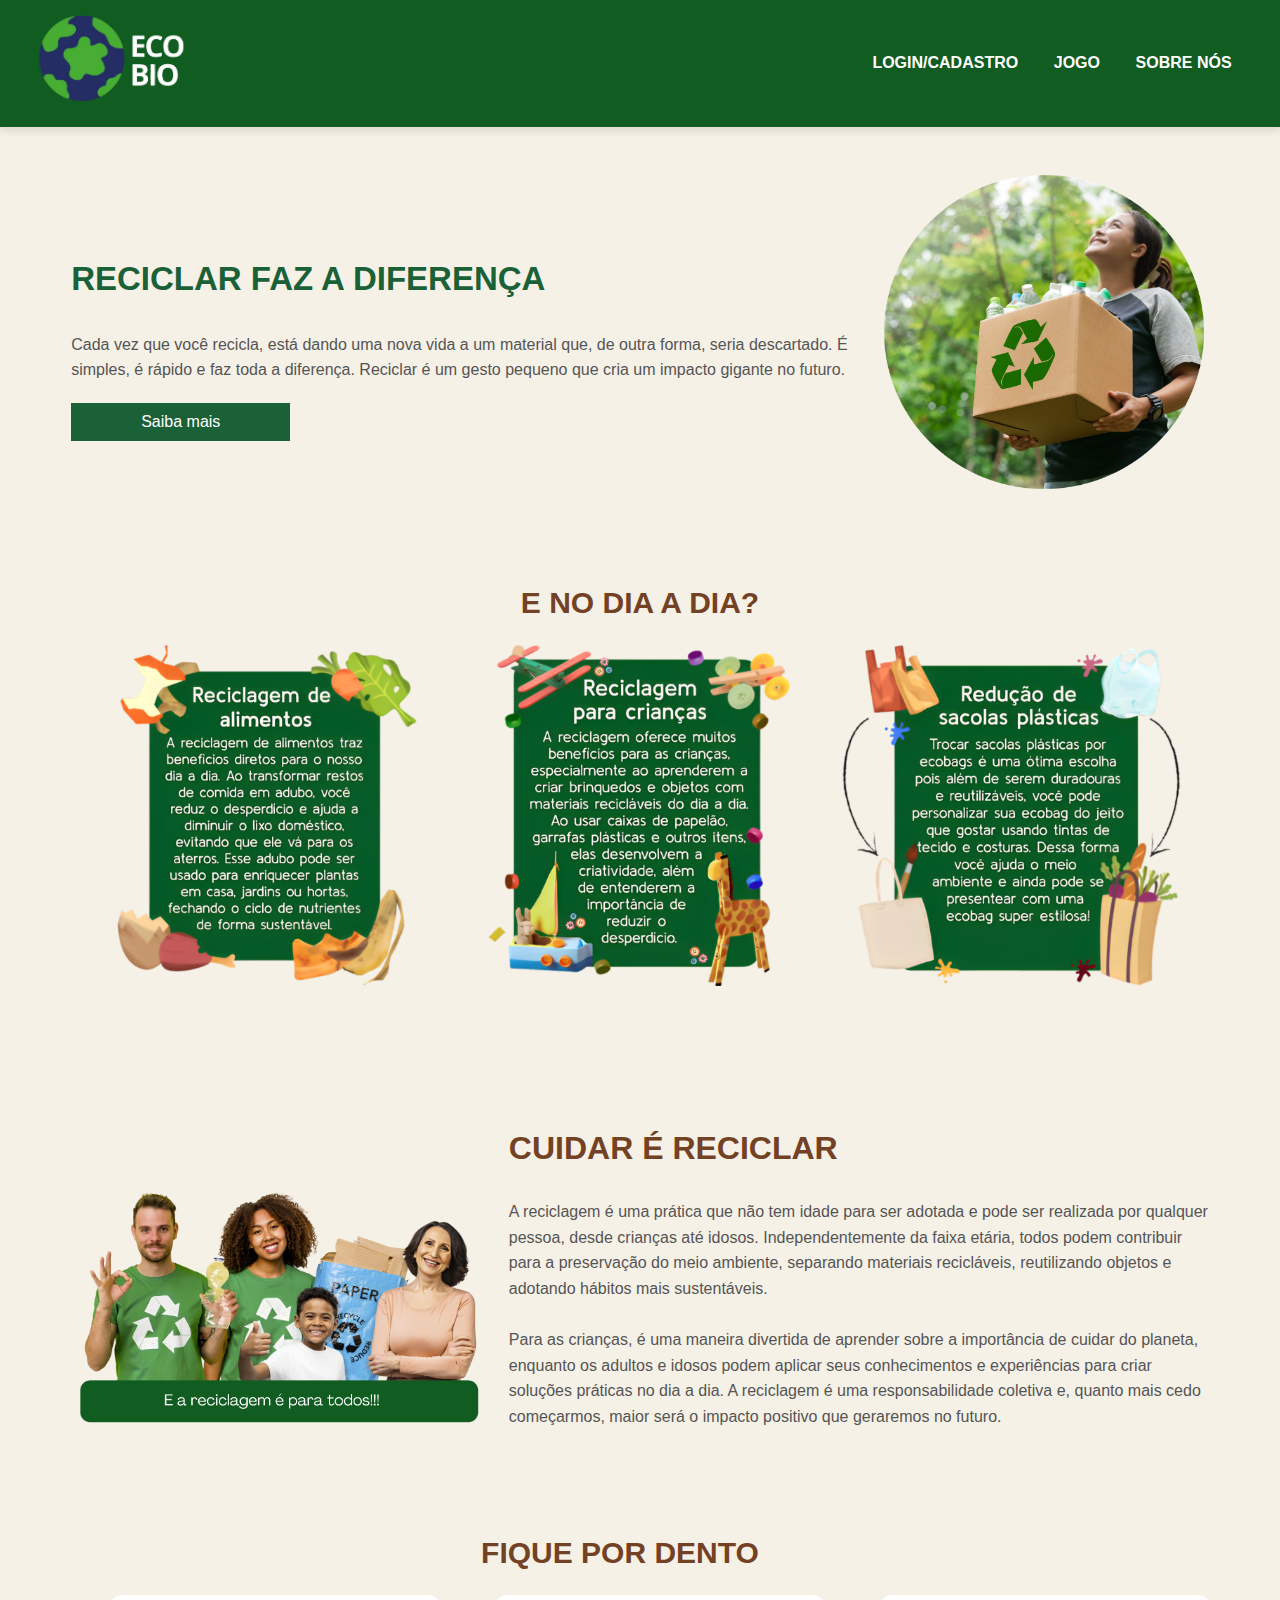
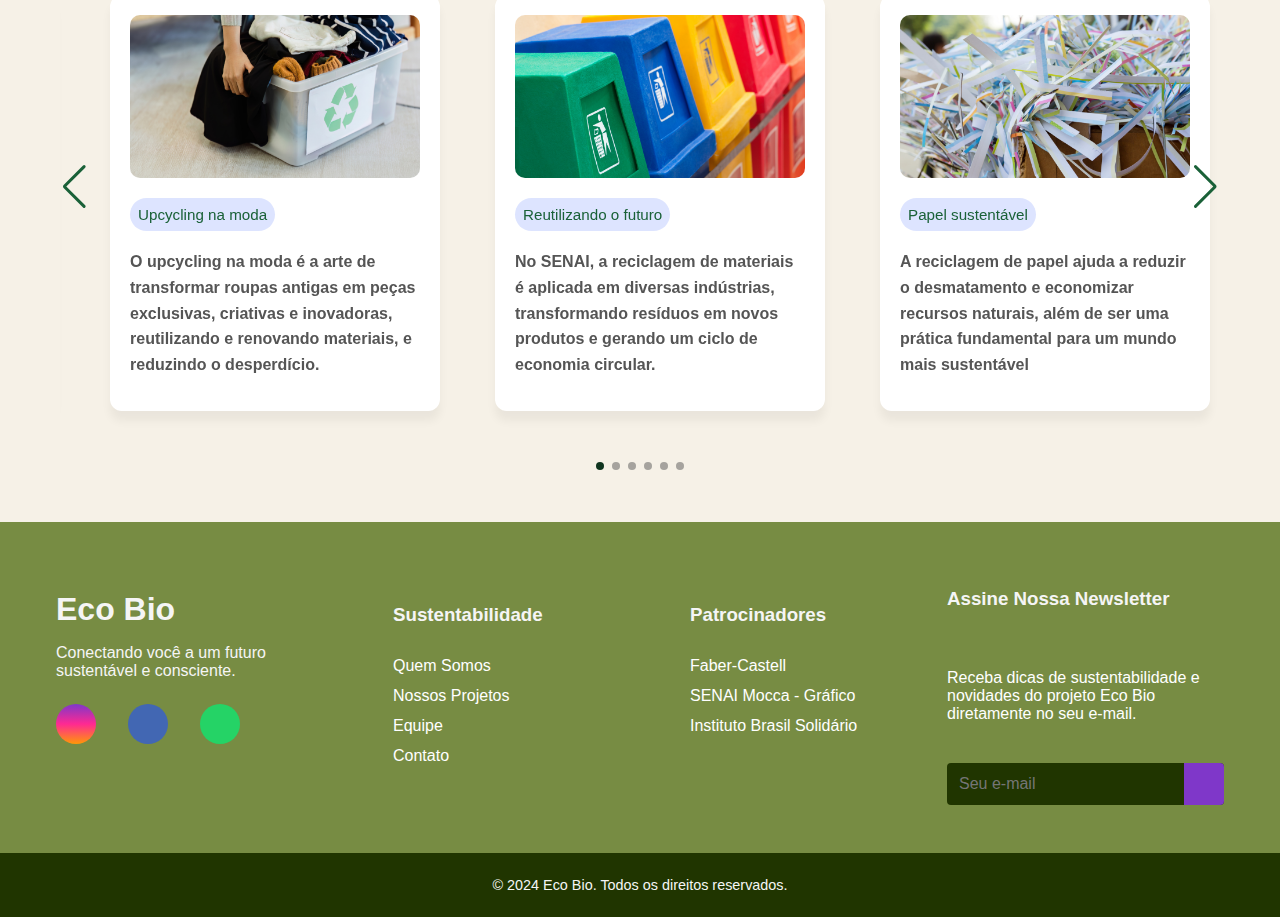
==== inicio.html @ f62766d9 "primeiro commit" ====
<!DOCTYPE html>
<html lang="pt-br">
<head>
    <meta charset="UTF-8">
    <meta name="viewport" content="width=device-width, initial-scale=1.0">
    <!--link do google fonts para os icones-->
    <link rel="stylesheet" href="https://fonts.googleapis.com/css2?family=Material+Symbols+Rounded:opsz,wght,FILL,GRAD@20..48,100..700,0..1,-50..200&icon_names=arrow_forward" />

    <!--link dos icones do insta face whats -->
    <link rel="stylesheet" href="https://cdnjs.cloudflare.com/ajax/libs/font-awesome/6.2.1/css/all.min.css" integrity="sha512-MV7K8+y+gLIBoVD59lQIYicR65iaqukzvf/nwasF0nqhPay5w/9lJmVM2hMDcnK1OnMGCdVK+iQrJ7lzPJQd1w==" crossorigin="anonymous" referrerpolicy="no-referrer" />

    <!--link do Swiper carrossel-->
    <link rel="stylesheet" href="https://cdn.jsdelivr.net/npm/swiper@11/swiper-bundle.min.css">

    <title>Eco Bio</title>
    <link rel="icon" type="image/x-icon" href="imagens/Logo.png">
    <link rel="stylesheet" href="inicio.css">
</head>
<body>
    <header>
        <div class="content">
            <a href="inicio.html" class="brand-name">
                <img src="imagens/logo-oficial.png" alt="Eco Bio" width="150" height="auto">
            </a>            
            <nav>
                <ul class="ul" id="menu">
                    <!-- Itens de navegação -->
                    <li><a href="pages/login-cadastro.html">LOGIN/CADASTRO</a></li>
                    <li><a href="index.html">JOGO</a></li>
                    <li><a href="pages/sobrenos.html">SOBRE NÓS</a></li>
                </ul>
            </nav>
        </div>
    </header>
       
    <main>
        <section class="topo-site">
            <div class="interface">
                <div class="flex">
                <div class="txt-topo-site">
                    <!-- Titulo principal -->
                    <h1>RECICLAR FAZ A DIFERENÇA</h1>
                    <!-- paragrafo sobre a importância da reciclagem -->
                    <p>Cada vez que você recicla, está dando uma nova vida a um material que, de outra forma, seria descartado. É simples, é rápido e faz toda a diferença. Reciclar é um gesto pequeno que cria um impacto gigante no futuro.</p>
                    <div class="btn-contato">
                        <!-- botao para a página sobre nos" -->
                        <a href="../pages/sobrenos.html">
                            <button>Saiba mais</button>
                        </a>
                    </div>
                </div>
                <div class="img-topo-site">
                    <!-- imagem ilustrativa relacionada à reciclagem -->
                    <img src="imagens/mulher-reciclagem.png" alt="Mulher segurando uma caixa com símbolo de reciclagem" class="img-fluid">
                </div>                
            </div>
        </div>

        <section class="especialidades">
            <h2 class="titulo">E NO DIA A DIA?</h2>
            <div class="flex">
                <!-- Imagem 1 -->
                <div class="titulo-imagem">
                    <img src="imagens/card-alimentos.png" alt="Reciclagem de alimentos">
                </div>
                <!-- Imagem 2 -->
                <div class="titulo-imagem">
                    <img src="imagens/card-crianca.png" alt="Reciclagem para criança">
                </div>
                <!-- Imagem 3 -->
                <div class="titulo-imagem">
                    <img src="imagens/card-sacola.png" alt="Redução de sacolas plásticas">
                </div>
            </div>
        </section>
        <!-- secao de beneficios sobre reciclagem-->
        <section class="beneficios">
            <div class="interface">
                <div class="flex">
                    <div class="img-sobre">
                        <img src="imagens/pessoas.png" alt="Pessoas Reciclando">
                    </div> 
                    <div class="txt-beneficios">
                        <h1>CUIDAR É RECICLAR</h1>
                        <p>
                            A reciclagem é uma prática que não tem idade para ser adotada e pode ser realizada por qualquer pessoa, desde crianças até idosos. Independentemente da faixa etária, todos podem contribuir para a preservação do meio ambiente, separando materiais recicláveis, reutilizando objetos e adotando hábitos mais sustentáveis.
                            <br><br>
                            Para as crianças, é uma maneira divertida de aprender sobre a importância de cuidar do planeta, enquanto os adultos e idosos podem aplicar seus conhecimentos e experiências para criar soluções práticas no dia a dia. A reciclagem é uma responsabilidade coletiva e, quanto mais cedo começarmos, maior será o impacto positivo que 
                            geraremos no futuro.
                            
                        </p>
                    </div> 
                </div> 
            </div> 
        </section> 

        <div class="container swiper">
            <div class="card-wrapper">
                <h2 class="carrossel-titulo">FIQUE POR DENTO</h2>
                <ul class="card-list swiper-wrapper">
                    <li class="card-item swiper-slide">
                        <a href="" class="card-link">
                            <img src="imagens/reciclagem-materiais.png" alt="" class="card-imagem">
                            <p class="badge">Reutilizando o futuro</p>
                            <h2 class="card-titulo">No SENAI, a reciclagem de materiais é aplicada em diversas indústrias, transformando resíduos em novos produtos e gerando um ciclo de economia circular.</h2>
                        </a>
                    </li>
                    <!--carrossel imagem  2 (reciclagem de papel)-->
                    <li class="card-item swiper-slide">
                        <a href="" class="card-link">
                            <img src="imagens/reciclagem-papel.png" alt="" class="card-imagem">
                            <p class="badge">Papel sustentável</p>
                            <h2 class="card-titulo">A reciclagem de papel ajuda a reduzir o desmatamento e economizar recursos naturais, além de ser uma prática fundamental para um mundo mais sustentável</h2>
                        </a>
                    </li>
                    <!--carrossel imagem  3 (reciclagem faber-castell)-->
                    <li class="card-item swiper-slide">
                        <a href="" class="card-link">
                            <img src="imagens/reciclagem-Faber-Castell.png" alt="" class="card-imagem">
                            <p class="badge">Arte reciclada</p>
                            <h2 class="card-titulo">A Faber-Castell aposta na reciclagem de materiais, criando produtos como lápis e canetas a partir de plásticos reciclados, unindo criatividade e responsabilidade ambiental.</h2>
                        </a>
                    </li>
                    <!--carrossel imagem  4 (sustentabilidade faber-castell)--> 
                    <li class="card-item swiper-slide">
                        <a href="" class="card-link">
                            <img src="imagens/sustentabilidade.png" alt="" class="card-imagem">
                            <p class="badge">Compromisso verde</p>
                            <h2 class="card-titulo">No SENAI, a reciclagem de materiais é aplicada em diversas indústrias, transformando resíduos em novos produtos e gerando um ciclo de economia circular.</h2>
                        </a>
                    </li>
                    <!--carrossel imagem  5 (moda sustentável)--> 
                    <li class="card-item swiper-slide">
                        <a href="" class="card-link">
                            <img src="imagens/reciclagem-moda.png" alt="" class="card-imagem">
                            <p class="badge moda">Moda reciclada</p>
                            <h2 class="card-titulo">Criar peças únicas a partir de materiais reutilizados é a tendência que transforma a indústria da moda, reduzindo o impacto ambiental e promovendo a inovação.</h2>
                        </a>
                    </li>
                    <!--carrossel imagem  6 (moda criativa)--> 
                    <li class="card-item swiper-slide">
                        <a href="" class="card-link">
                            <img src="imagens/upcycling-na-moda.png" alt="" class="card-imagem">
                            <p class="badge upcycling">Upcycling na moda</p>
                            <h2 class="card-titulo">O upcycling na moda é a arte de transformar roupas antigas em peças exclusivas, criativas e inovadoras, reutilizando e renovando materiais, e reduzindo o desperdício.
                            </h2>
                        </a>
                    </li>
                </ul>
                <div class="swiper-pagination"></div>
                <div class="swiper-button-prev"></div>
                <div class="swiper-button-next"></div>
            </div>
        </div> 
        </main>
        <footer>
            <div id="footer_content">
                <div id="footer_contacts">
                    <h1>Eco Bio</h1>
                    <p>Conectando você a um futuro sustentável e consciente.</p>
    
                    <div id="footer_social_media">
                        <!-- links para redes sociais -->
                        <a href="https://www.instagram.com/ecobio.oficial/" class="footer-link" id="instagram" title="Siga-nos no Instagram">
                            <i class="fa-brands fa-instagram"></i>
                        </a>
    
                        <a href="https://www.facebook.com/senaisp.moocagrafica/" class="footer-link" id="facebook" title="Curta nossa página no Facebook">
                            <i class="fa-brands fa-facebook-f"></i>
                        </a>
    
                        <a href="https://web.whatsapp.com/" class="footer-link" id="whatsapp" title="Envie uma mensagem pelo WhatsApp">
                            <i class="fa-brands fa-whatsapp"></i>
                        </a>
                    </div>
                </div>
                
                <!-- sustentabilidade -->
                <ul class="footer-list">
                    <li>
                        <h3>Sustentabilidade</h3>
                    </li>
                    <li>
                        <a href="#" class="footer-link">Quem Somos</a>
                    </li>
                    <li>
                        <a href="#" class="footer-link">Nossos Projetos</a>
                    </li>
                    <li>
                        <a href="#" class="footer-link">Equipe</a>
                    </li>
                    <li>
                        <a href="#" class="footer-link">Contato</a>
                    </li>
                </ul>
    
                <!-- patrocionadores -->
                <ul class="footer-list">
                    <li>
                        <h3>Patrocinadores</h3>
                    </li>
                    <li>
                        <a href="https://www.lojafabercastell.com.br/?gad_source=1&gclid=CjwKCAiA3Na5BhAZEiwAzrfagANtdJYHfFgkpNGvGI1VZOyJsDFLeOBsVrI58XELjAXalN4nGLkTeBoCLmUQAvD_BwE" class="footer-link">Faber-Castell</a>
                    </li>
                    <li>
                        <a href="https://sp.senai.br/unidade/grafica/" class="footer-link">SENAI Mocca - Gráfico</a>
                    </li>
                    <li>
                        <a href="https://www.brasilsolidario.org.br/" class="footer-link">Instituto Brasil Solidário</a>
                    </li>
                    </li>
                </ul>
    
                <!-- assine nossa newsletter sobre meio ambiente -->
                <div id="footer_subscribe">
                    <h3>Assine Nossa Newsletter</h3>
    
                    <p>
                        Receba dicas de sustentabilidade e novidades do projeto Eco Bio diretamente no seu e-mail.
                    </p>
    
                    <div id="input_group">
                        <input type="email" id="email" placeholder="Seu e-mail">
                        <button>
                            <i class="fa-regular fa-envelope"></i>
                        </button>
                    </div>
                </div>
            </div>
    
            <!-- direitos reservados -->
            <div id="footer_copyright">
                &#169; 2024 Eco Bio. Todos os direitos reservados.
            </div>
        </footer>
        <!--link do Swiper carrossel-->
        <script src="https://cdn.jsdelivr.net/npm/swiper@11/swiper-bundle.min.js"></script>  
        <script src="inicio.js"></script>
    </body>
    </html>
---- inicio.css ----
body {
    font-family: Arial, sans-serif;
    background-color: #F6F1E7; 
    margin: 0;
    padding: 0;
}

/* cores do rodape */
:root {
    --color-neutral-0: #203500;
    --color-neutral-10: #778c43;
    --color-neutral-30: #ffffff;
    --color-neutral-40: #f5f5f5;
}

/* cabeçalho com sombra */
header {
    background-color: #115C21; 
    padding: 14px 10px;
    display: flex;
    align-items: center;
    justify-content: space-between; 
    box-shadow: 0 4px 8px rgba(0, 0, 0, 0.1); 
}

.content {
    display: flex;
    align-items: center;
    width: 100%;
    justify-content: space-between;
}

/* estilo do nome da marca */
.brand-name {
    font-family: 'Catamaran', sans-serif;
    font-size: 3vw;
    color: #ffffff;
    text-decoration: none;
    font-weight: bold;
    margin-left: 2vw;
}

/* estilo da lista de navegacao */
.ul {
    list-style-type: none; 
    padding: 0;
    display: flex;
    margin: 0;
    margin-right: 3vw;
    justify-content: flex-start; 
}

/* espacamento dos itens da lista */
.ul li {
    margin-left: 2vw;
    margin-top: 1.5vw;
}

/* links do menu */
.ul a {
    text-decoration: none; 
    color: #ffffff;
    font-family: 'Segoe UI', sans-serif;
    font-weight: 600;
    padding: 10px;
    transition: 0.3s; 
}

/* barra de hover inicial */
nav ul a::after {
    content: "";
    background-color: #ffffff;
    height: 3px;
    width: 0%; 
    display: block;
    margin: 0 auto;
    transition: 0.3s;
}

/* barra de hover expandida */
nav ul a:hover::after {
    width: 100%;
}
/*fim do cabeçalho*/

/* secao topo do site */
section.topo-site {
    padding: 40px 4%; 
}

.flex {
    display: flex; 
    align-items: center; 
}

.txt-topo-site {
    flex: 1;
}

/* animacao pra imagem flutuar */
@keyframes float { 
    0%, 100% {
        transform: translateY(0); 
    }
    50% {
        transform: translateY(-10px);
    }
}

/* titulo do topo */
.topo-site h1 {
    color: #1a6138;
    font-size: 33px;
    line-height: 60px; 
}

/* texto descritivo no topo */
.topo-site .txt-topo-site p {
    font-size: 1rem;
    line-height: 1.6;
    color: #555; 
}

/* espacamento do botao */
.btn-contato {
    margin-top: 20px; 
}

/* estilo do botao */
.btn-contato button {
    background-color:  #1a6138; 
    color: #fff; 
    border: none; 
    padding: 10px 70px;
    font-size: 16px; 
    cursor: pointer; 
    transition: background-color 0.3s; 
}

/* efeito do botao */
.btn-contato button:hover {
    background-color: #5a9e71 ; 
}

/* animacao na imagem */
.img-topo-site img {
    width: 100%; 
    height: auto;  
    max-height: none; 
    animation: float 3s ease-in-out infinite;  
}

/* estilo da area da imagem */
.img-topo-site {
    flex: 0 0 35%;  
    max-width: 330px;  
    overflow: hidden; 
}

/*fim do topo-site*/

section .especialidades {
    padding: 60px 4%; 
    text-align: center; 
}

/* estilo titulo centralizado */
h2.titulo {
    color: #734225;
    font-size: 30px;
    text-align: center; 
}

/* imagens lado a lado */
section .especialidades .flex {
    display: flex;
    justify-content: space-between; 
    gap: 30px; 
    flex-wrap: wrap; 
}

section .especialidades .titulo-imagem {
    flex: 1; 
    max-width: 32%; 
    text-align: center; 
    transition: transform 0.3s ease-in-out; 
}

/* efeitos das imagens */
section .especialidades .titulo-imagem:hover {
    transform: scale(1.05); 
}

/* estilo das imagens */
section .especialidades .titulo-imagem img {
    width: 100%; 
    height: auto; 
    border-radius: 8px; 
    transition: transform 0.3s ease-in-out; 
}

.interface {
    max-width: 1200px;
    margin: 0 auto;
    padding: 0 20px;
}

.flex {
    display: flex;
    justify-content: space-between; 
    align-items: center; 
    flex-wrap: wrap; 
}

.img-sobre {
    flex: 1; 
    max-width: 500px;
    margin-top: 20px; 
}

.img-sobre img {
    width: 100%;
    height: auto; 
    border-radius: 8px; 
}

/* beneficio sobre reciclagem */ 
.txt-beneficios {
    flex: 2; 
    padding-left: 20px; 
    max-width: 700px;
}

.txt-beneficios h1 {
    color: #734225;
    font-size: 32px;
}

.txt-beneficios p {
    font-size: 1rem;
    line-height: 1.6;
    color: #555; 
}

/* carrossel */

.card-list .card-item {
    list-style: none;
}


.card-wrapper {
    max-width: 1100px;
    margin: 0 auto 35px; 
    padding: 20px 10px;
    overflow: hidden;
    padding-right: 50px; 
}

/* estilo dos cards */
.card-list .card-item .card-link {
    user-select: none;
    display: block;
    background: #fff;
    padding: 18px;
    border-radius: 12px;
    text-decoration: none;
    border: 2px solid transparent;
    box-shadow: 0 10px 10px rgba(0, 0, 0, 0.05);
    transition: 0.2s ease;
}

/* estilo ao arrastar */
.card-list .card-item .card-link:active {
    cursor: grabbing;
}

/* borda do card */
.card-list .card-item .card-link:hover {
    border-color: #1a6138;
}

/* imagem no card */
.card-list .card-link .card-imagem {
    width: 100%;
    aspect-ratio: 16/9;
    object-fit: cover;
    border-radius: 10px;
}

/* estilo do badge */
.card-list .card-link .badge {
    color: #1a6138;
    padding: 8px;
    font-size: 0.95rem;
    font-weight: 500;
    margin: 16px 0 18px;
    background-color: #dde4ff;
    width: fit-content;
    border-radius: 50px;
}

.card-list .card-link .card-titulo {
    font-size: 1rem;
    line-height: 1.6;
    color: #555;
}

/* setas*/
.swiper-button-next, .swiper-button-prev {
    color: #1a6138; 
    background-color: transparent;
    border: none; 
    font-size: 24px;
}

/* efeitos das setas */
.swiper-button-next:hover, .swiper-button-prev:hover {
    color: #0f351f; 
}

/* titulo */
.carrossel-titulo {
    color: #734225;
    font-size: 30px;
    text-align: center;
}

/* bolinhas da paginacao */
.swiper-pagination-bullet {
    background-color: #555; 
    opacity: 0.5; 
}

/* bolinha ativa */
.swiper-pagination-bullet-active {
    background-color: #0f351f; 
    opacity: 1; 
}

footer {
    width: 100%; 
    color: var(--color-neutral-40); /

}

/* conteudo do rodape */
#footer_content {
    background-color: var(--color-neutral-10); 
    display: grid; 
    grid-template-columns: repeat(4, 1fr);
    padding: 3rem 3.5rem; 
    gap: 20px; 
}

#footer_contacts h1 {
    margin-bottom: 0.75rem; 
}

/* redes sociais no rodape */
#footer_social_media {
    display: flex; 
    gap: 2rem; 
    margin-top: 1.5rem;  
}

#footer_social_media .footer-link {
    text-decoration: none;
    display: flex;
    align-items: center;
    justify-content: center;
    height: 2.5rem; 
    width: 2.5rem;
    color: var(--color-neutral-40); 
    border-radius: 50%; 
    transition: all 0.4s; 
}

#footer_social_media .footer-link i {
    font-size: 1.25rem;
}

/* Efeito icones de redes sociais */
#footer_social_media .footer-link:hover {
    opacity: 0.8; 
}

/*  rede social */
#instagram {
    background: linear-gradient(#7f37c9, #ff2992, #ff9807); 
}

#facebook {
    background-color: #4267b3; 
}

#whatsapp {
    background-color: #25d366; 
}

/* lista de links no rodape */
.footer-list {
    display: flex;
    flex-direction: column;
    gap: 0.75rem;
    list-style: none; 
}

/* links no rodapé */
.footer-list .footer-link {
    text-decoration: none;
    color: var(--color-neutral-30); 
    transition: all 0.4s; 
}

/* efeito dos links */
.footer-list .footer-link:hover {
    color: #341d08; 
}

/* Email */
#footer_subscribe {
    display: flex;
    flex-direction: column; 
    gap: 1.5rem; 
}

/* texto do formulario de inscricao */
#footer_subscribe p {
    color: var(--color-neutral-30); 
}

/* campo de inscricao */
#input_group {
    display: flex;
    align-items: center;
    background-color: var(--color-neutral-0); 
    border-radius: 4px; 
}

#input_group input {
    all: unset; 
    padding: 0.75rem; 
    width: 100%; 
}

/* email */
#input_group button {
    background-color: #7f37c9; 
    border: none; 
    color: var(--color-neutral-40); 
    padding: 0px 1.25rem; 
    font-size: 1.125rem; 
    height: 100%; 
    border-radius: 0px 4px 4px 0px; 
    cursor: pointer; 
    transition: all 0.4s; 
}

/* botão para o inscricao */
#input_group button:hover {
    opacity: 0.8;
}

/* copyright */
#footer_copyright {
    display: flex;
    justify-content: center;
    background-color: var(--color-neutral-0); 
    font-size: 0.9rem;
    padding: 1.5rem; 
    font-weight: 100; 
}

/* Responsividade*/

@media screen and (max-width: 768px) {
    #footer_content {
        grid-template-columns: repeat(2, 1fr); 
        gap: 15px; 
    }
}

/* Para telas muito pequenas (celulares) */
@media screen and (max-width: 480px) {
    #footer_content {
        grid-template-columns: 1fr; 
    }

    #footer_social_media {
        justify-content: center; 
    }

    .footer-list {
        text-align: center; 
    }

    #footer_subscribe {
        align-items: center;
    }

    #input_group {
        flex-direction: column; 
        gap: 0.5rem; 
    }

    #input_group input {
        width: 80%; 
    }

    #input_group button {
        width: 50%; 
    }
}
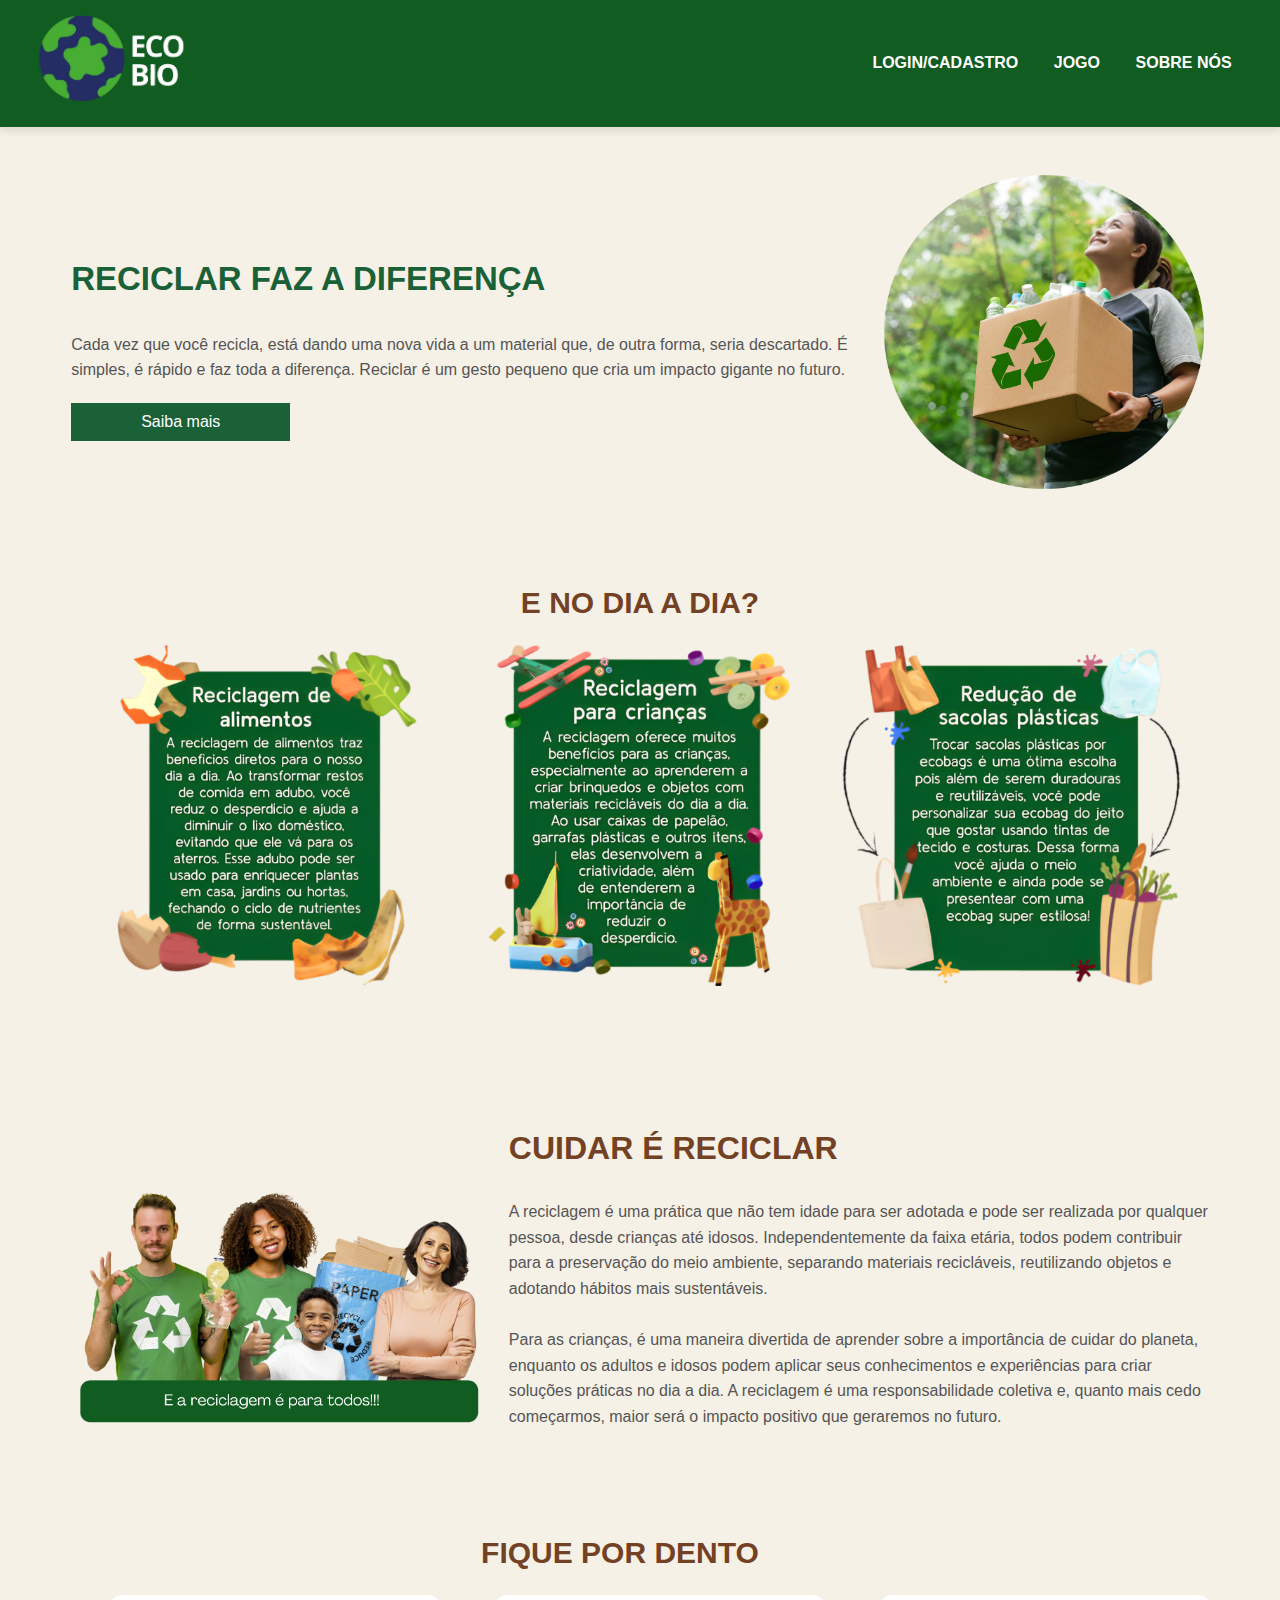
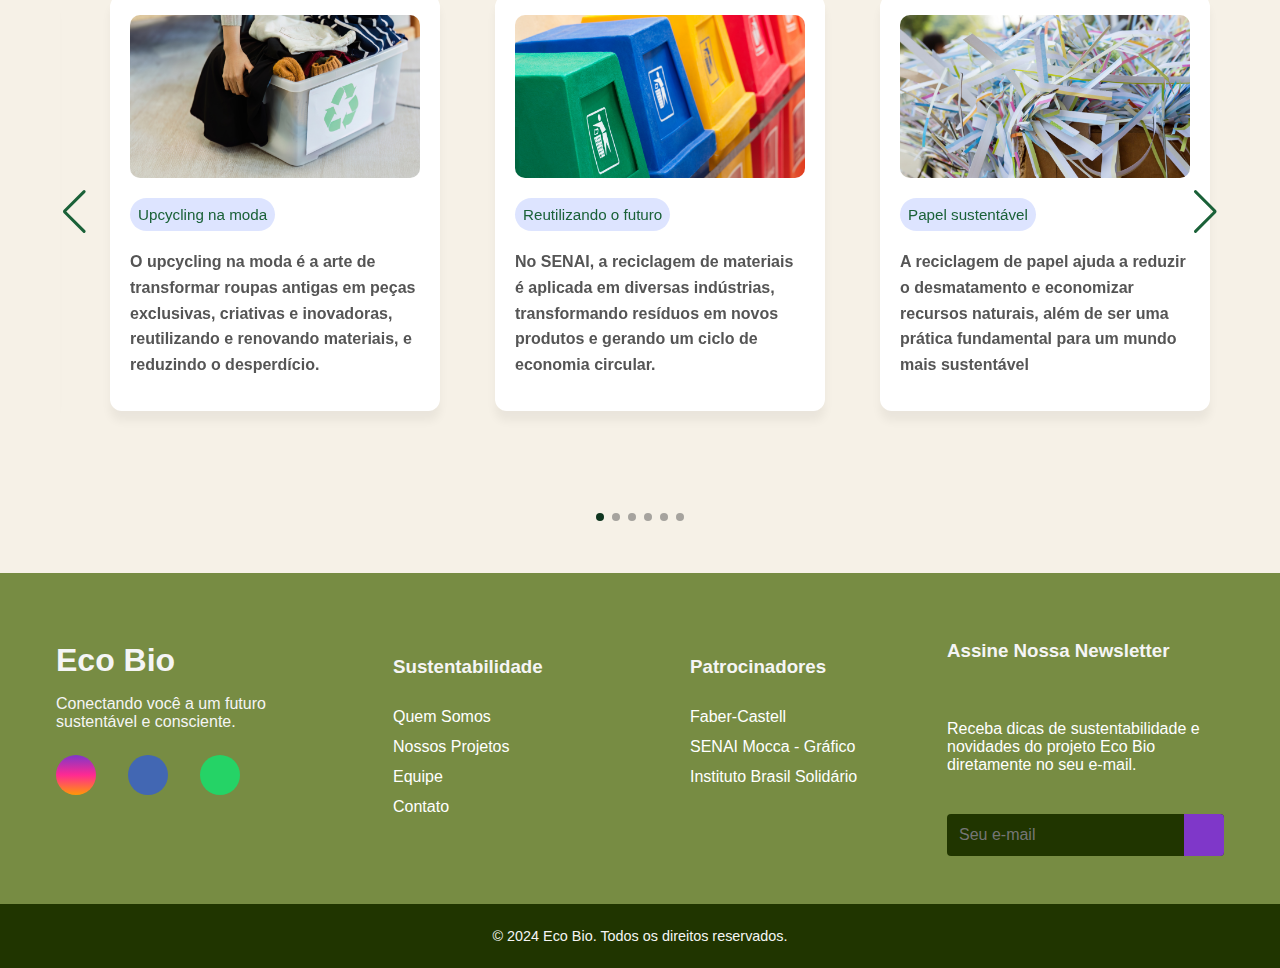
==== commit 37c3d276: "Atualização" ====
--- a/inicio.html
+++ b/inicio.html
@@ -126,7 +126,7 @@
                         <a href="" class="card-link">
                             <img src="imagens/sustentabilidade.png" alt="" class="card-imagem">
                             <p class="badge">Compromisso verde</p>
-                            <h2 class="card-titulo">No SENAI, a reciclagem de materiais é aplicada em diversas indústrias, transformando resíduos em novos produtos e gerando um ciclo de economia circular.</h2>
+                            <h2 class="card-titulo">A economia circular é outro foco da Faber-Castell, com ações para garantir que os produtos sejam recicláveis ou reutilizáveis, alinhando-se a práticas sustentáveis e conscientes no ciclo de vida de seus produtos.</h2>
                         </a>
                     </li>
                     <!--carrossel imagem  5 (moda sustentável)--> 
